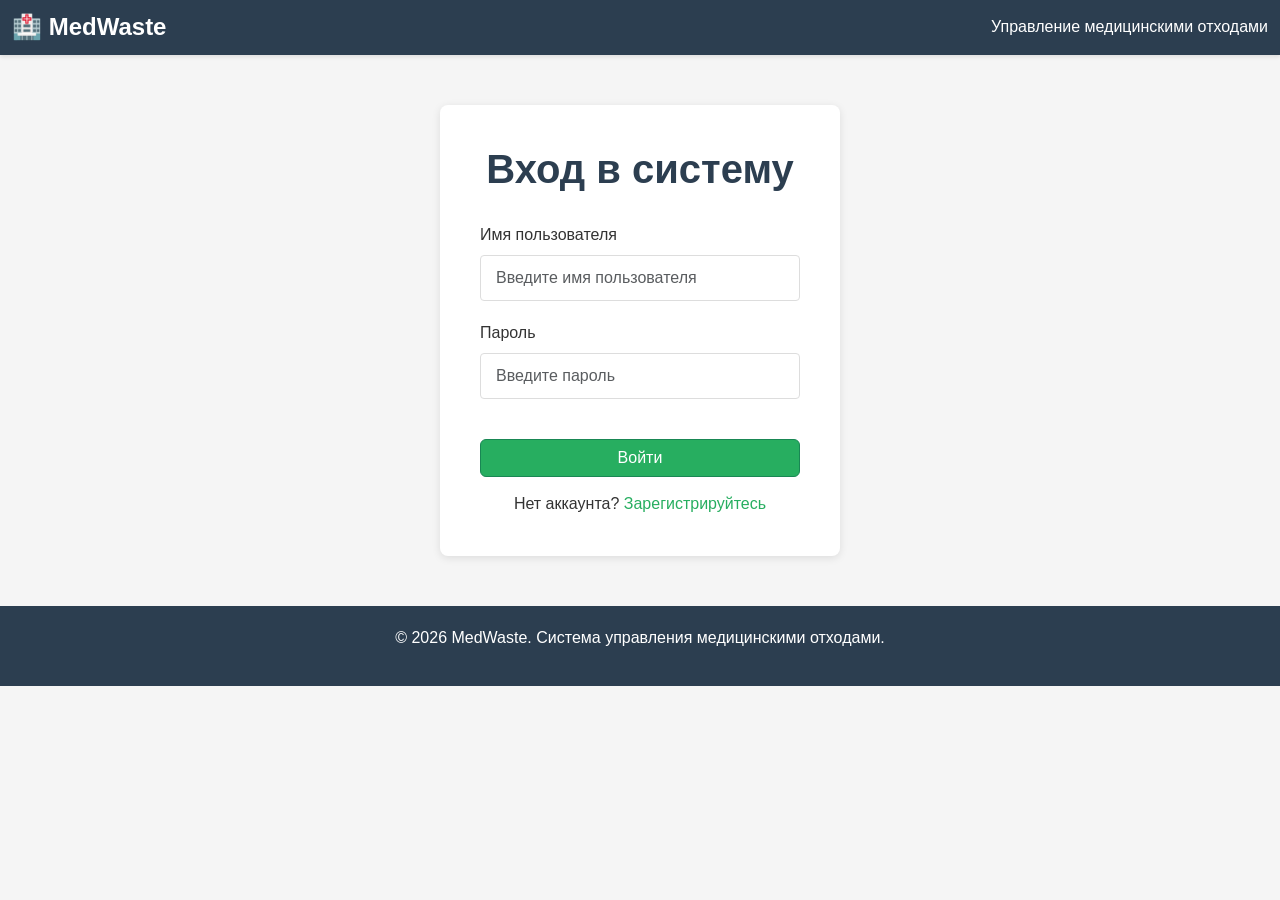
==== frontend/dashboard.html @ 430005ff "vibe front" ====
<!DOCTYPE html>
<html lang="ru">
<head>
    <meta charset="UTF-8">
    <meta name="viewport" content="width=device-width, initial-scale=1.0">
    <title>Панель управления - MedWaste</title>
    <link href="https://cdn.jsdelivr.net/npm/bootstrap@5.1.3/dist/css/bootstrap.min.css" rel="stylesheet">
    <link rel="stylesheet" href="css/style.css">
</head>
<body>
    <nav class="navbar navbar-dark">
        <div class="container-fluid">
            <span class="navbar-brand mb-0 h1">🏥 MedWaste</span>
            <div>
                <span class="text-white me-3" id="userInfo"></span>
                <button class="btn btn-outline-light btn-sm" onclick="logout()">Выход</button>
            </div>
        </div>
    </nav>

    <div class="container-fluid">
        <div class="row">
            <!-- Sidebar -->
            <nav class="col-md-2 sidebar" id="sidebar">
                <div class="nav flex-column">
                    <a class="nav-link active" href="#" onclick="showEducator()">📋 Образователь</a>
                    <a class="nav-link" href="#" onclick="showDriver()">🚗 Водитель</a>
                    <a class="nav-link" href="#" onclick="showProcessor()">♻️ Переработчик</a>
                    <a class="nav-link" href="#" onclick="showInspector()">👮 Инспектор</a>
                    <a class="nav-link" href="#" onclick="showAdmin()">⚙️ Администратор</a>
                </div>
            </nav>

            <!-- Main Content -->
            <main class="col-md-10 ms-sm-auto px-md-4 content-area">
                <div id="loadingSpinner" class="loading" style="display:none;">
                    <div class="spinner"></div>
                </div>

                <!-- Educator Section -->
                <div id="educatorSection" style="display:none;">
                    <div class="d-flex justify-content-between align-items-center mb-4">
                        <h2>📋 Панель образователя</h2>
                        <button class="btn btn-primary" data-bs-toggle="modal" data-bs-target="#createBatchModal">
                            + Создать партию
                        </button>
                    </div>

                    <div class="dashboard-grid" id="educatorStats"></div>

                    <div class="card">
                        <div class="card-header">Мои партии отходов</div>
                        <div class="card-body">
                            <table class="table" id="batchesTable">
                                <thead>
                                    <tr>
                                        <th>ID</th>
                                        <th>Тип отходов</th>
                                        <th>Количество (кг)</th>
                                        <th>Статус</th>
                                        <th>Дата создания</th>
                                        <th>Действия</th>
                                    </tr>
                                </thead>
                                <tbody id="batchesList"></tbody>
                            </table>
                        </div>
                    </div>
                </div>

                <!-- Driver Section -->
                <div id="driverSection" style="display:none;">
                    <h2>🚗 Панель водителя</h2>
                    <div class="dashboard-grid" id="driverStats"></div>

                    <div class="card">
                        <div class="card-header">Мои назначенные партии</div>
                        <div class="card-body">
                            <table class="table" id="driverBatchesTable">
                                <thead>
                                    <tr>
                                        <th>ID</th>
                                        <th>Организация</th>
                                        <th>Статус</th>
                                        <th>Действия</th>
                                    </tr>
                                </thead>
                                <tbody id="driverBatchesList"></tbody>
                            </table>
                        </div>
                    </div>
                </div>

                <!-- Processor Section -->
                <div id="processorSection" style="display:none;">
                    <h2>♻️ Панель переработчика</h2>
                    <div class="dashboard-grid" id="processorStats"></div>

                    <div class="card">
                        <div class="card-header">Назначенные партии</div>
                        <div class="card-body">
                            <table class="table" id="processorBatchesTable">
                                <thead>
                                    <tr>
                                        <th>ID</th>
                                        <th>Организация</th>
                                        <th>Статус</th>
                                        <th>Действия</th>
                                    </tr>
                                </thead>
                                <tbody id="processorBatchesList"></tbody>
                            </table>
                        </div>
                    </div>
                </div>

                <!-- Inspector Section -->
                <div id="inspectorSection" style="display:none;">
                    <h2>👮 Панель инспектора</h2>
                    <div class="dashboard-grid" id="inspectorStats"></div>

                    <div class="card">
                        <div class="card-header">Все партии в системе</div>
                        <div class="card-body">
                            <table class="table" id="inspectorBatchesTable">
                                <thead>
                                    <tr>
                                        <th>ID</th>
                                        <th>Тип отходов</th>
                                        <th>Статус</th>
                                        <th>Организация</th>
                                        <th>Действия</th>
                                    </tr>
                                </thead>
                                <tbody id="inspectorBatchesList"></tbody>
                            </table>
                        </div>
                    </div>
                </div>

                <!-- Admin Section -->
                <div id="adminSection" style="display:none;">
                    <h2>⚙️ Администрирование</h2>

                    <div class="card">
                        <div class="card-header">Пользователи системы</div>
                        <div class="card-body">
                            <table class="table" id="usersTable">
                                <thead>
                                    <tr>
                                        <th>ID</th>
                                        <th>Имя</th>
                                        <th>Email</th>
                                        <th>Роль</th>
                                        <th>Организация</th>
                                    </tr>
                                </thead>
                                <tbody id="usersList"></tbody>
                            </table>
                        </div>
                    </div>
                </div>
            </main>
        </div>
    </div>

    <!-- Create Batch Modal -->
    <div class="modal fade" id="createBatchModal" tabindex="-1">
        <div class="modal-dialog">
            <div class="modal-content">
                <div class="modal-header">
                    <h5 class="modal-title">Создать партию отходов</h5>
                    <button type="button" class="btn-close" data-bs-dismiss="modal"></button>
                </div>
                <div class="modal-body">
                    <form id="createBatchForm">
                        <div class="mb-3">
                            <label for="wasteType" class="form-label">Тип отходов</label>
                            <select class="form-select" id="wasteType" required>
                                <option value="">Выберите тип...</option>
                            </select>
                        </div>
                        <div class="mb-3">
                            <label for="quantity" class="form-label">Количество (кг)</label>
                            <input type="number" class="form-control" id="quantity" required>
                        </div>
                        <div class="mb-3">
                            <label for="processor" class="form-label">Переработчик</label>
                            <select class="form-select" id="processor" required>
                                <option value="">Выберите организацию...</option>
                            </select>
                        </div>
                        <div class="mb-3">
                            <label for="driver" class="form-label">Водитель</label>
                            <select class="form-select" id="driver" required>
                                <option value="">Выберите водителя...</option>
                            </select>
                        </div>
                        <button type="submit" class="btn btn-success w-100">Создать партию</button>
                    </form>
                </div>
            </div>
        </div>
    </div>

    <div class="footer">
        <p>&copy; 2026 MedWaste. Система управления медицинскими отходами.</p>
    </div>

    <script src="https://cdn.jsdelivr.net/npm/bootstrap@5.1.3/dist/js/bootstrap.bundle.min.js"></script>
    <script src="js/api.js"></script>
    <script src="js/dashboard.js"></script>
</body>
</html>
---- frontend/css/style.css ----
:root {
  --primary-color: #2c3e50;
  --secondary-color: #27ae60;
  --danger-color: #e74c3c;
  --warning-color: #f39c12;
  --info-color: #3498db;
  --light-color: #ecf0f1;
}

* {
  margin: 0;
  padding: 0;
  box-sizing: border-box;
}

body {
  font-family: 'Segoe UI', Tahoma, Geneva, Verdana, sans-serif;
  background-color: #f5f5f5;
  color: #333;
}

.navbar {
  background-color: var(--primary-color);
  box-shadow: 0 2px 4px rgba(0,0,0,0.1);
}

.navbar-brand {
  font-weight: bold;
  font-size: 1.5rem;
}

.sidebar {
  background-color: #fff;
  border-right: 1px solid #ddd;
  min-height: calc(100vh - 60px);
  padding: 20px 0;
}

.sidebar .nav-link {
  color: #333;
  padding: 12px 20px;
  border-left: 4px solid transparent;
  transition: all 0.3s;
}

.sidebar .nav-link:hover,
.sidebar .nav-link.active {
  background-color: var(--light-color);
  border-left-color: var(--secondary-color);
  color: var(--secondary-color);
  font-weight: 500;
}

.content-area {
  padding: 30px;
  background-color: #f5f5f5;
}

.card {
  border: none;
  border-radius: 8px;
  box-shadow: 0 2px 8px rgba(0,0,0,0.1);
  margin-bottom: 20px;
}

.card-header {
  background-color: var(--primary-color);
  color: white;
  border-radius: 8px 8px 0 0;
  padding: 15px 20px;
  font-weight: 600;
}

.btn-primary {
  background-color: var(--secondary-color);
  border-color: var(--secondary-color);
}

.btn-primary:hover {
  background-color: #229954;
  border-color: #229954;
}

.btn-success {
  background-color: var(--secondary-color);
}

.btn-danger {
  background-color: var(--danger-color);
}

.btn-info {
  background-color: var(--info-color);
}

.badge-status {
  padding: 8px 12px;
  border-radius: 20px;
  font-weight: 600;
  font-size: 0.85rem;
}

.badge-created {
  background-color: #e8f4f8;
  color: #0677a1;
}

.badge-in-transit {
  background-color: #fff3cd;
  color: #856404;
}

.badge-received {
  background-color: #d4edda;
  color: #155724;
}

.alert-error {
  background-color: #f8d7da;
  color: #721c24;
  border: 1px solid #f5c6cb;
  padding: 12px;
  border-radius: 4px;
  margin-bottom: 15px;
}

.alert-success {
  background-color: #d4edda;
  color: #155724;
  border: 1px solid #c3e6cb;
  padding: 12px;
  border-radius: 4px;
  margin-bottom: 15px;
}

.table {
  background-color: white;
  border-radius: 8px;
  overflow: hidden;
}

.table thead {
  background-color: #f8f9fa;
}

.table th {
  color: var(--primary-color);
  font-weight: 600;
  border-bottom: 2px solid #dee2e6;
}

.table tbody tr:hover {
  background-color: #f8f9fa;
}

.form-group {
  margin-bottom: 20px;
}

.form-control,
.form-select {
  border: 1px solid #ddd;
  border-radius: 4px;
  padding: 10px 15px;
  font-size: 1rem;
  transition: border-color 0.3s;
}

.form-control:focus,
.form-select:focus {
  border-color: var(--secondary-color);
  box-shadow: 0 0 0 0.2rem rgba(39, 174, 96, 0.25);
}

.auth-container {
  max-width: 400px;
  margin: 50px auto;
  background: white;
  padding: 40px;
  border-radius: 8px;
  box-shadow: 0 2px 8px rgba(0,0,0,0.1);
}

.auth-title {
  text-align: center;
  margin-bottom: 30px;
  color: var(--primary-color);
  font-weight: 700;
}

.auth-link {
  text-align: center;
  margin-top: 15px;
}

.auth-link a {
  color: var(--secondary-color);
  text-decoration: none;
  font-weight: 500;
}

.auth-link a:hover {
  text-decoration: underline;
}

.dashboard-grid {
  display: grid;
  grid-template-columns: repeat(auto-fit, minmax(250px, 1fr));
  gap: 20px;
  margin-bottom: 30px;
}

.stat-card {
  background: white;
  padding: 20px;
  border-radius: 8px;
  box-shadow: 0 2px 8px rgba(0,0,0,0.1);
  text-align: center;
}

.stat-card .number {
  font-size: 2rem;
  font-weight: bold;
  color: var(--secondary-color);
}

.stat-card .label {
  color: #666;
  font-size: 0.9rem;
  margin-top: 10px;
}

.loading {
  text-align: center;
  padding: 20px;
  color: #666;
}

.spinner {
  border: 4px solid #f3f3f3;
  border-top: 4px solid var(--secondary-color);
  border-radius: 50%;
  width: 40px;
  height: 40px;
  animation: spin 1s linear infinite;
  margin: 0 auto;
}

@keyframes spin {
  0% { transform: rotate(0deg); }
  100% { transform: rotate(360deg); }
}

.modal {
  display: none;
  position: fixed;
  top: 0;
  left: 0;
  width: 100%;
  height: 100%;
  background-color: rgba(0,0,0,0.5);
  z-index: 1000;
}

.modal.show {
  display: flex;
  align-items: center;
  justify-content: center;
}

.modal-content {
  background: white;
  padding: 30px;
  border-radius: 8px;
  max-width: 500px;
  width: 100%;
}

.modal-header {
  display: flex;
  justify-content: space-between;
  align-items: center;
  margin-bottom: 20px;
  border-bottom: 1px solid #eee;
  padding-bottom: 15px;
}

.modal-header h5 {
  margin: 0;
  color: var(--primary-color);
}

.close-btn {
  background: none;
  border: none;
  font-size: 1.5rem;
  cursor: pointer;
  color: #999;
}

.footer {
  background-color: var(--primary-color);
  color: white;
  text-align: center;
  padding: 20px;
  margin-top: 40px;
}

@media (max-width: 768px) {
  .sidebar {
    display: none;
  }

  .dashboard-grid {
    grid-template-columns: 1fr;
  }

  .content-area {
    padding: 15px;
  }
}
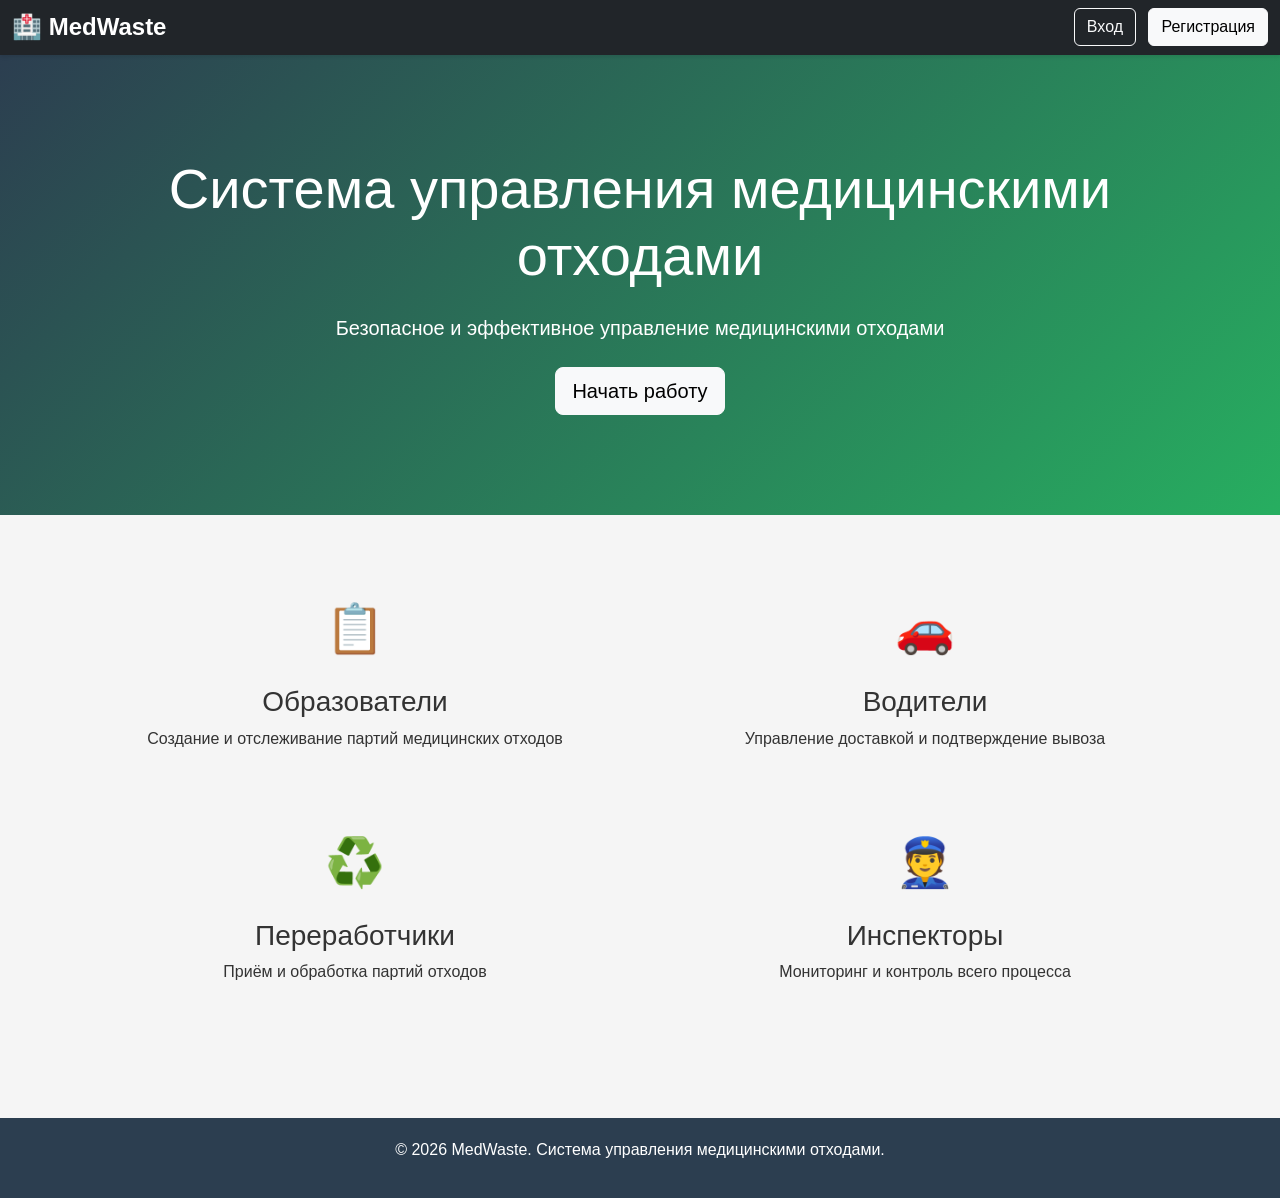
==== commit 4e5299fb: "upd again" ====
--- a/frontend/dashboard.html
+++ b/frontend/dashboard.html
@@ -3,212 +3,13 @@
 <head>
     <meta charset="UTF-8">
     <meta name="viewport" content="width=device-width, initial-scale=1.0">
-    <title>Панель управления - MedWaste</title>
-    <link href="https://cdn.jsdelivr.net/npm/bootstrap@5.1.3/dist/css/bootstrap.min.css" rel="stylesheet">
-    <link rel="stylesheet" href="css/style.css">
+    <title>MedWaste</title>
+    <meta http-equiv="refresh" content="0; url=/#/dashboard">
 </head>
 <body>
-    <nav class="navbar navbar-dark">
-        <div class="container-fluid">
-            <span class="navbar-brand mb-0 h1">🏥 MedWaste</span>
-            <div>
-                <span class="text-white me-3" id="userInfo"></span>
-                <button class="btn btn-outline-light btn-sm" onclick="logout()">Выход</button>
-            </div>
-        </div>
-    </nav>
-
-    <div class="container-fluid">
-        <div class="row">
-            <!-- Sidebar -->
-            <nav class="col-md-2 sidebar" id="sidebar">
-                <div class="nav flex-column">
-                    <a class="nav-link active" href="#" onclick="showEducator()">📋 Образователь</a>
-                    <a class="nav-link" href="#" onclick="showDriver()">🚗 Водитель</a>
-                    <a class="nav-link" href="#" onclick="showProcessor()">♻️ Переработчик</a>
-                    <a class="nav-link" href="#" onclick="showInspector()">👮 Инспектор</a>
-                    <a class="nav-link" href="#" onclick="showAdmin()">⚙️ Администратор</a>
-                </div>
-            </nav>
-
-            <!-- Main Content -->
-            <main class="col-md-10 ms-sm-auto px-md-4 content-area">
-                <div id="loadingSpinner" class="loading" style="display:none;">
-                    <div class="spinner"></div>
-                </div>
-
-                <!-- Educator Section -->
-                <div id="educatorSection" style="display:none;">
-                    <div class="d-flex justify-content-between align-items-center mb-4">
-                        <h2>📋 Панель образователя</h2>
-                        <button class="btn btn-primary" data-bs-toggle="modal" data-bs-target="#createBatchModal">
-                            + Создать партию
-                        </button>
-                    </div>
-
-                    <div class="dashboard-grid" id="educatorStats"></div>
-
-                    <div class="card">
-                        <div class="card-header">Мои партии отходов</div>
-                        <div class="card-body">
-                            <table class="table" id="batchesTable">
-                                <thead>
-                                    <tr>
-                                        <th>ID</th>
-                                        <th>Тип отходов</th>
-                                        <th>Количество (кг)</th>
-                                        <th>Статус</th>
-                                        <th>Дата создания</th>
-                                        <th>Действия</th>
-                                    </tr>
-                                </thead>
-                                <tbody id="batchesList"></tbody>
-                            </table>
-                        </div>
-                    </div>
-                </div>
-
-                <!-- Driver Section -->
-                <div id="driverSection" style="display:none;">
-                    <h2>🚗 Панель водителя</h2>
-                    <div class="dashboard-grid" id="driverStats"></div>
-
-                    <div class="card">
-                        <div class="card-header">Мои назначенные партии</div>
-                        <div class="card-body">
-                            <table class="table" id="driverBatchesTable">
-                                <thead>
-                                    <tr>
-                                        <th>ID</th>
-                                        <th>Организация</th>
-                                        <th>Статус</th>
-                                        <th>Действия</th>
-                                    </tr>
-                                </thead>
-                                <tbody id="driverBatchesList"></tbody>
-                            </table>
-                        </div>
-                    </div>
-                </div>
-
-                <!-- Processor Section -->
-                <div id="processorSection" style="display:none;">
-                    <h2>♻️ Панель переработчика</h2>
-                    <div class="dashboard-grid" id="processorStats"></div>
-
-                    <div class="card">
-                        <div class="card-header">Назначенные партии</div>
-                        <div class="card-body">
-                            <table class="table" id="processorBatchesTable">
-                                <thead>
-                                    <tr>
-                                        <th>ID</th>
-                                        <th>Организация</th>
-                                        <th>Статус</th>
-                                        <th>Действия</th>
-                                    </tr>
-                                </thead>
-                                <tbody id="processorBatchesList"></tbody>
-                            </table>
-                        </div>
-                    </div>
-                </div>
-
-                <!-- Inspector Section -->
-                <div id="inspectorSection" style="display:none;">
-                    <h2>👮 Панель инспектора</h2>
-                    <div class="dashboard-grid" id="inspectorStats"></div>
-
-                    <div class="card">
-                        <div class="card-header">Все партии в системе</div>
-                        <div class="card-body">
-                            <table class="table" id="inspectorBatchesTable">
-                                <thead>
-                                    <tr>
-                                        <th>ID</th>
-                                        <th>Тип отходов</th>
-                                        <th>Статус</th>
-                                        <th>Организация</th>
-                                        <th>Действия</th>
-                                    </tr>
-                                </thead>
-                                <tbody id="inspectorBatchesList"></tbody>
-                            </table>
-                        </div>
-                    </div>
-                </div>
-
-                <!-- Admin Section -->
-                <div id="adminSection" style="display:none;">
-                    <h2>⚙️ Администрирование</h2>
-
-                    <div class="card">
-                        <div class="card-header">Пользователи системы</div>
-                        <div class="card-body">
-                            <table class="table" id="usersTable">
-                                <thead>
-                                    <tr>
-                                        <th>ID</th>
-                                        <th>Имя</th>
-                                        <th>Email</th>
-                                        <th>Роль</th>
-                                        <th>Организация</th>
-                                    </tr>
-                                </thead>
-                                <tbody id="usersList"></tbody>
-                            </table>
-                        </div>
-                    </div>
-                </div>
-            </main>
-        </div>
-    </div>
-
-    <!-- Create Batch Modal -->
-    <div class="modal fade" id="createBatchModal" tabindex="-1">
-        <div class="modal-dialog">
-            <div class="modal-content">
-                <div class="modal-header">
-                    <h5 class="modal-title">Создать партию отходов</h5>
-                    <button type="button" class="btn-close" data-bs-dismiss="modal"></button>
-                </div>
-                <div class="modal-body">
-                    <form id="createBatchForm">
-                        <div class="mb-3">
-                            <label for="wasteType" class="form-label">Тип отходов</label>
-                            <select class="form-select" id="wasteType" required>
-                                <option value="">Выберите тип...</option>
-                            </select>
-                        </div>
-                        <div class="mb-3">
-                            <label for="quantity" class="form-label">Количество (кг)</label>
-                            <input type="number" class="form-control" id="quantity" required>
-                        </div>
-                        <div class="mb-3">
-                            <label for="processor" class="form-label">Переработчик</label>
-                            <select class="form-select" id="processor" required>
-                                <option value="">Выберите организацию...</option>
-                            </select>
-                        </div>
-                        <div class="mb-3">
-                            <label for="driver" class="form-label">Водитель</label>
-                            <select class="form-select" id="driver" required>
-                                <option value="">Выберите водителя...</option>
-                            </select>
-                        </div>
-                        <button type="submit" class="btn btn-success w-100">Создать партию</button>
-                    </form>
-                </div>
-            </div>
-        </div>
-    </div>
-
-    <div class="footer">
-        <p>&copy; 2026 MedWaste. Система управления медицинскими отходами.</p>
-    </div>
-
-    <script src="https://cdn.jsdelivr.net/npm/bootstrap@5.1.3/dist/js/bootstrap.bundle.min.js"></script>
-    <script src="js/api.js"></script>
-    <script src="js/dashboard.js"></script>
+    <p>Перенаправление на актуальную панель...</p>
+    <script>
+        window.location.replace('/#/dashboard');
+    </script>
 </body>
 </html>
